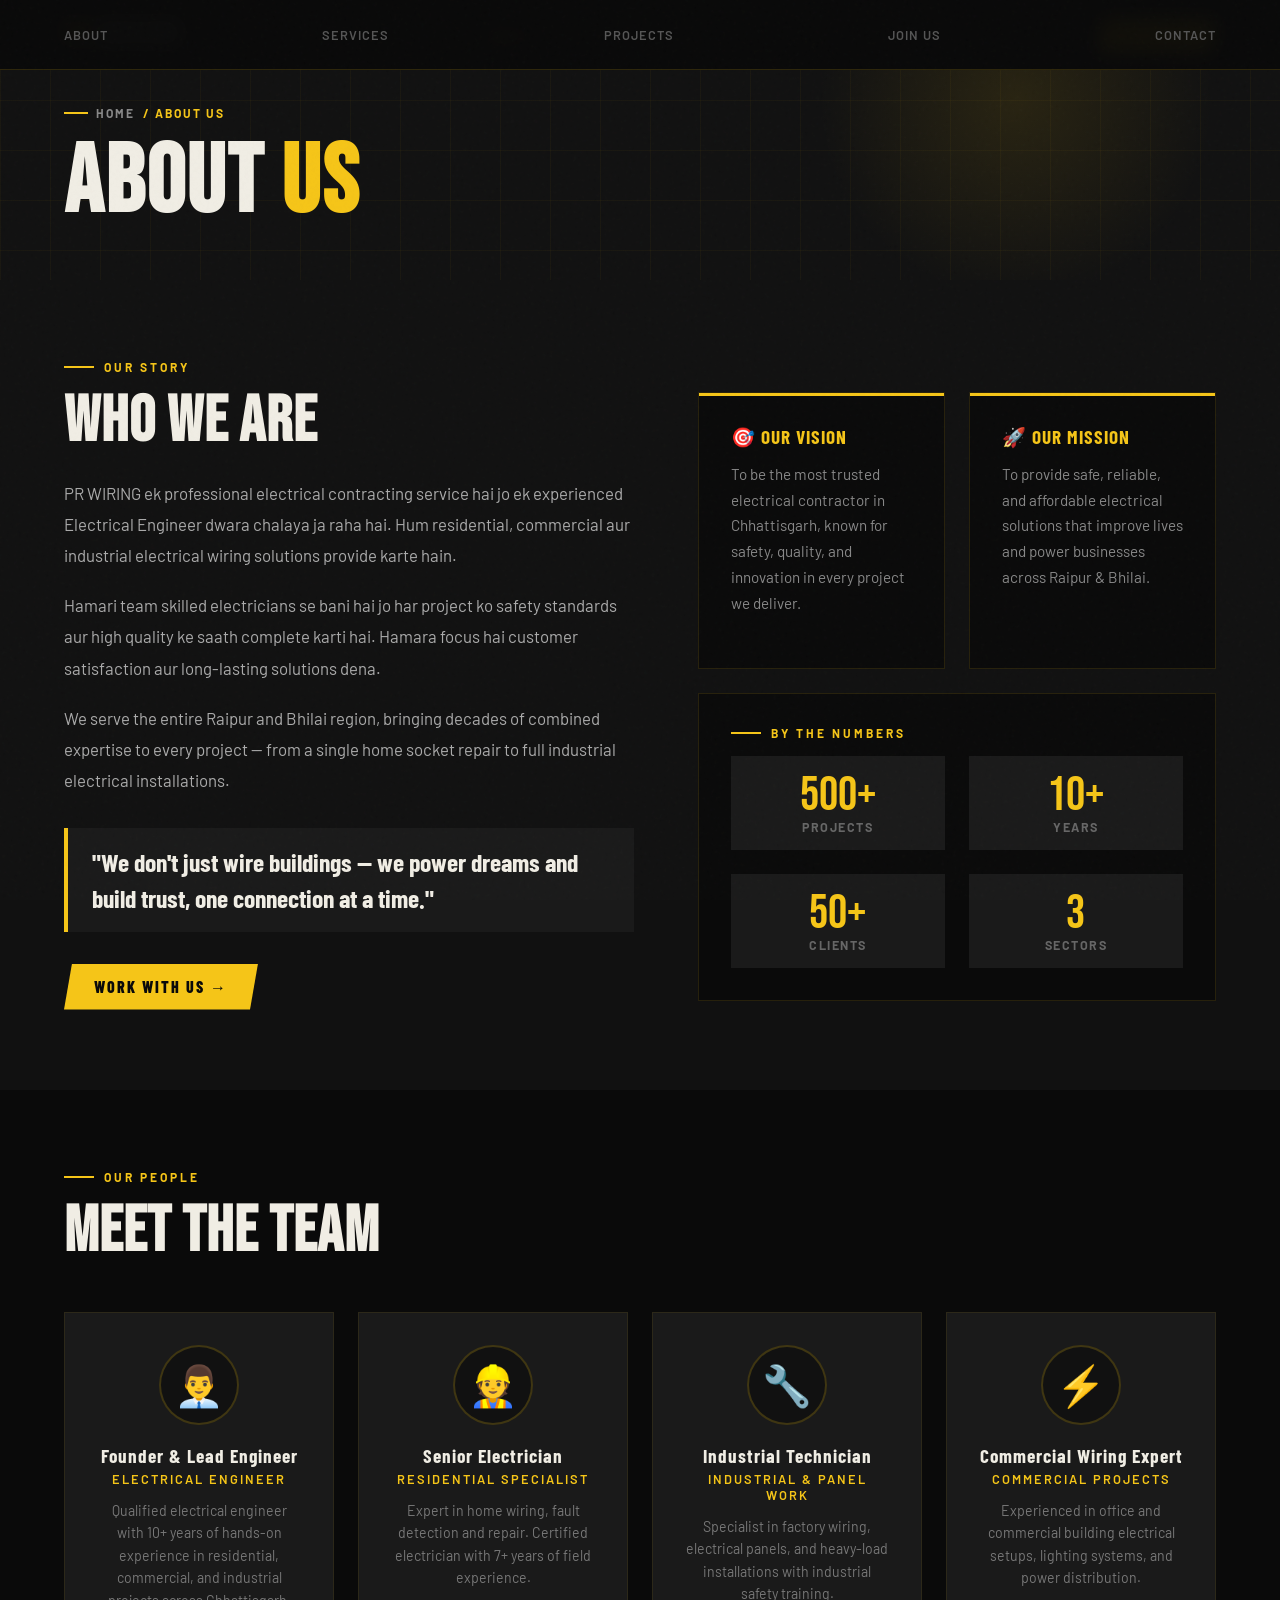
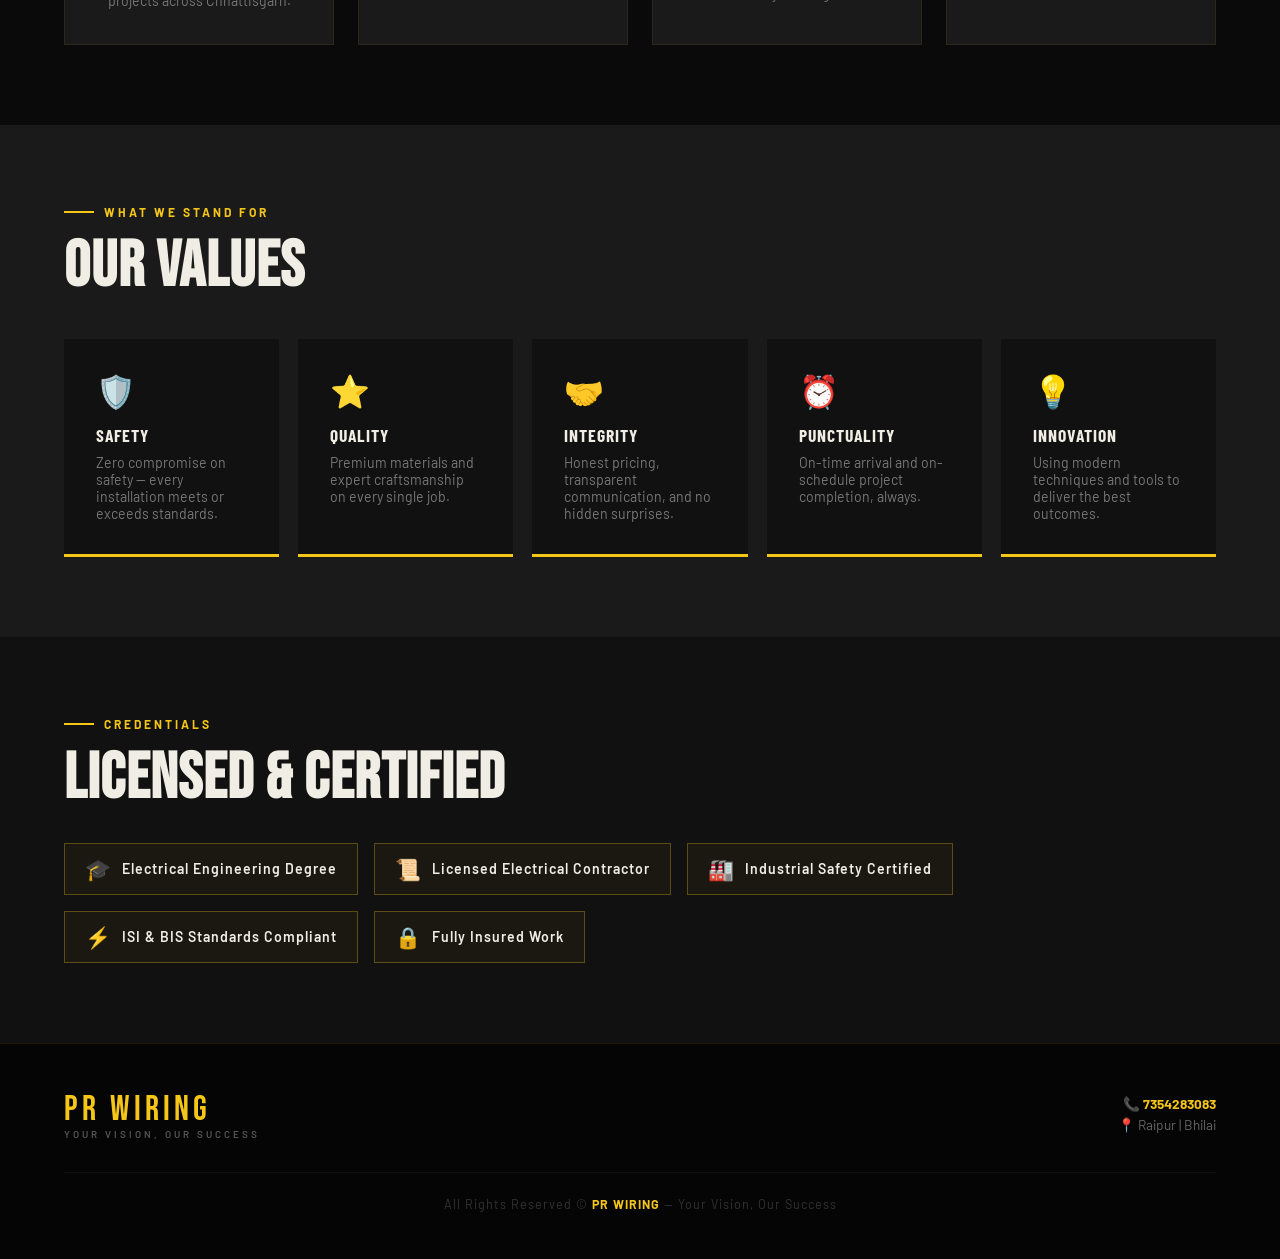
==== about.html @ 9a0f45f6 "Add files via upload" ====
<!DOCTYPE html>
<html lang="en">
<head>
<meta charset="UTF-8"><meta name="viewport" content="width=device-width, initial-scale=1.0">
<title>About Us – PR WIRING</title>
<link rel="stylesheet" href="style.css">
<style>
.about-main { background: var(--dark2); }
.about-intro { display: grid; grid-template-columns: 1.1fr 1fr; gap: 4rem; align-items: start; }
.about-intro p { color: #AAA; line-height: 1.85; margin-bottom: 1.2rem; font-size: 1.05rem; }
.about-intro .highlight-text {
  font-family: 'Barlow Condensed', sans-serif; font-size: 1.6rem; font-weight: 700;
  color: var(--white); border-left: 4px solid var(--yellow);
  padding: 1rem 1.5rem; background: var(--dark3); line-height: 1.4;
  margin: 2rem 0;
}
.vision-mission { display: grid; grid-template-columns: 1fr 1fr; gap: 1.5rem; margin-top: 2rem; }
.vm-card {
  padding: 2rem; background: var(--dark); border: 1px solid rgba(245,197,24,0.12);
  position: relative; overflow: hidden;
}
.vm-card::before {
  content: ''; position: absolute; top: 0; left: 0;
  width: 100%; height: 3px; background: var(--yellow);
}
.vm-card h3 { font-family: 'Barlow Condensed', sans-serif; font-size: 1.2rem; font-weight: 700; letter-spacing: 1px; text-transform: uppercase; color: var(--yellow); margin-bottom: 0.8rem; }
.vm-card p { color: #888; font-size: 0.95rem; line-height: 1.7; }

.team-section { background: var(--dark); }
.team-grid { display: grid; grid-template-columns: repeat(auto-fit, minmax(260px,1fr)); gap: 1.5rem; margin-top: 3rem; }
.team-card {
  background: var(--dark3); padding: 2rem; text-align: center;
  border: 1px solid rgba(245,197,24,0.08); transition: border-color 0.3s;
}
.team-card:hover { border-color: rgba(245,197,24,0.3); }
.team-avatar {
  width: 80px; height: 80px; border-radius: 50%;
  background: var(--dark2); display: flex; align-items: center; justify-content: center;
  font-size: 2.5rem; margin: 0 auto 1.2rem;
  border: 2px solid rgba(245,197,24,0.2);
}
.team-card h4 { font-family: 'Barlow Condensed', sans-serif; font-size: 1.2rem; font-weight: 700; letter-spacing: 1px; margin-bottom: 4px; }
.team-card .role { color: var(--yellow); font-size: 0.8rem; font-weight: 600; letter-spacing: 2px; text-transform: uppercase; margin-bottom: 0.8rem; }
.team-card p { color: #777; font-size: 0.88rem; line-height: 1.6; }

.values-section { background: var(--dark3); }
.values-grid { display: grid; grid-template-columns: repeat(auto-fit,minmax(200px,1fr)); gap: 1.2rem; margin-top: 2.5rem; }
.val-card {
  padding: 2rem; background: var(--dark2); border-bottom: 3px solid var(--yellow);
  transition: transform 0.3s;
}
.val-card:hover { transform: translateY(-5px); }
.val-card .ic { font-size: 2rem; margin-bottom: 0.8rem; display: block; }
.val-card h4 { font-family: 'Barlow Condensed', sans-serif; font-size: 1.1rem; font-weight: 700; letter-spacing: 1px; text-transform: uppercase; margin-bottom: 0.5rem; }
.val-card p { color: #777; font-size: 0.88rem; }

.certs-section { background: var(--dark2); }
.cert-list { display: flex; flex-wrap: wrap; gap: 1rem; margin-top: 2rem; }
.cert-badge {
  display: flex; align-items: center; gap: 10px;
  border: 1px solid rgba(245,197,24,0.3); padding: 12px 20px;
  font-size: 0.88rem; font-weight: 600; letter-spacing: 1px;
  background: rgba(245,197,24,0.04);
}
.cert-badge span { color: var(--yellow); font-size: 1.3rem; }

@media(max-width:900px){
  .about-intro,.vision-mission{grid-template-columns:1fr;}
}
</style>
</head>
<body>

<nav id="mainNav">
  <a href="index.html" class="nav-logo">PR<span> WIRING</span></a>
  <ul class="nav-links" id="navLinks">
    <li><a href="index.html">Home</a></li>
    <li><a href="about.html" class="active">About</a></li>
    <li><a href="services.html">Services</a></li>
    <li><a href="projects.html">Projects</a></li>
    <li><a href="why-us.html">Why Us</a></li>
    <li><a href="hire.html">Join Us</a></li>
    <li><a href="contact.html">Contact</a></li>
    <li><a href="customer-login.html">Login</a></li>
    <li><a href="contact.html" class="nav-cta">Get Quote</a></li>
  </ul>
  <div class="hamburger" onclick="toggleNav()"><span></span><span></span><span></span></div>
</nav>

<!-- PAGE HEADER -->
<div class="page-header">
  <div class="page-header-bg"></div>
  <div class="page-header-glow"></div>
  <div class="page-header-content">
    <div class="page-breadcrumb"><a href="index.html">Home</a> / About Us</div>
    <h1 class="page-title">ABOUT <span>US</span></h1>
  </div>
</div>

<!-- ABOUT MAIN -->
<section class="about-main">
  <div class="about-intro">
    <div class="reveal">
      <div class="section-label">Our Story</div>
      <h2 class="section-title">WHO WE ARE</h2>
      <p>PR WIRING ek professional electrical contracting service hai jo ek experienced Electrical Engineer dwara chalaya ja raha hai. Hum residential, commercial aur industrial electrical wiring solutions provide karte hain.</p>
      <p>Hamari team skilled electricians se bani hai jo har project ko safety standards aur high quality ke saath complete karti hai. Hamara focus hai customer satisfaction aur long-lasting solutions dena.</p>
      <p>We serve the entire Raipur and Bhilai region, bringing decades of combined expertise to every project — from a single home socket repair to full industrial electrical installations.</p>
      <div class="highlight-text">"We don't just wire buildings — we power dreams and build trust, one connection at a time."</div>
      <a href="contact.html" class="btn-primary">Work With Us →</a>
    </div>
    <div class="reveal">
      <div class="vision-mission">
        <div class="vm-card">
          <h3>🎯 Our Vision</h3>
          <p>To be the most trusted electrical contractor in Chhattisgarh, known for safety, quality, and innovation in every project we deliver.</p>
        </div>
        <div class="vm-card">
          <h3>🚀 Our Mission</h3>
          <p>To provide safe, reliable, and affordable electrical solutions that improve lives and power businesses across Raipur & Bhilai.</p>
        </div>
      </div>
      <div style="margin-top:1.5rem; padding:2rem; background:var(--dark); border:1px solid rgba(245,197,24,0.12);">
        <div class="section-label" style="margin-bottom:1rem">By the Numbers</div>
        <div style="display:grid;grid-template-columns:1fr 1fr;gap:1.5rem;">
          <div style="text-align:center;padding:1rem;background:var(--dark3)">
            <div style="font-family:'Bebas Neue',sans-serif;font-size:3rem;color:var(--yellow);line-height:1">500+</div>
            <div style="font-size:0.78rem;color:#666;letter-spacing:1.5px;text-transform:uppercase;font-weight:700">Projects</div>
          </div>
          <div style="text-align:center;padding:1rem;background:var(--dark3)">
            <div style="font-family:'Bebas Neue',sans-serif;font-size:3rem;color:var(--yellow);line-height:1">10+</div>
            <div style="font-size:0.78rem;color:#666;letter-spacing:1.5px;text-transform:uppercase;font-weight:700">Years</div>
          </div>
          <div style="text-align:center;padding:1rem;background:var(--dark3)">
            <div style="font-family:'Bebas Neue',sans-serif;font-size:3rem;color:var(--yellow);line-height:1">50+</div>
            <div style="font-size:0.78rem;color:#666;letter-spacing:1.5px;text-transform:uppercase;font-weight:700">Clients</div>
          </div>
          <div style="text-align:center;padding:1rem;background:var(--dark3)">
            <div style="font-family:'Bebas Neue',sans-serif;font-size:3rem;color:var(--yellow);line-height:1">3</div>
            <div style="font-size:0.78rem;color:#666;letter-spacing:1.5px;text-transform:uppercase;font-weight:700">Sectors</div>
          </div>
        </div>
      </div>
    </div>
  </div>
</section>

<!-- TEAM -->
<section class="team-section">
  <div class="section-label reveal">Our People</div>
  <h2 class="section-title reveal">MEET THE TEAM</h2>
  <div class="team-grid">
    <div class="team-card reveal">
      <div class="team-avatar">👨‍💼</div>
      <h4>Founder & Lead Engineer</h4>
      <div class="role">Electrical Engineer</div>
      <p>Qualified electrical engineer with 10+ years of hands-on experience in residential, commercial, and industrial projects across Chhattisgarh.</p>
    </div>
    <div class="team-card reveal">
      <div class="team-avatar">👷</div>
      <h4>Senior Electrician</h4>
      <div class="role">Residential Specialist</div>
      <p>Expert in home wiring, fault detection and repair. Certified electrician with 7+ years of field experience.</p>
    </div>
    <div class="team-card reveal">
      <div class="team-avatar">🔧</div>
      <h4>Industrial Technician</h4>
      <div class="role">Industrial & Panel Work</div>
      <p>Specialist in factory wiring, electrical panels, and heavy-load installations with industrial safety training.</p>
    </div>
    <div class="team-card reveal">
      <div class="team-avatar">⚡</div>
      <h4>Commercial Wiring Expert</h4>
      <div class="role">Commercial Projects</div>
      <p>Experienced in office and commercial building electrical setups, lighting systems, and power distribution.</p>
    </div>
  </div>
</section>

<!-- VALUES -->
<section class="values-section">
  <div class="section-label reveal">What We Stand For</div>
  <h2 class="section-title reveal">OUR VALUES</h2>
  <div class="values-grid">
    <div class="val-card reveal"><span class="ic">🛡️</span><h4>Safety</h4><p>Zero compromise on safety — every installation meets or exceeds standards.</p></div>
    <div class="val-card reveal"><span class="ic">⭐</span><h4>Quality</h4><p>Premium materials and expert craftsmanship on every single job.</p></div>
    <div class="val-card reveal"><span class="ic">🤝</span><h4>Integrity</h4><p>Honest pricing, transparent communication, and no hidden surprises.</p></div>
    <div class="val-card reveal"><span class="ic">⏰</span><h4>Punctuality</h4><p>On-time arrival and on-schedule project completion, always.</p></div>
    <div class="val-card reveal"><span class="ic">💡</span><h4>Innovation</h4><p>Using modern techniques and tools to deliver the best outcomes.</p></div>
  </div>
</section>

<!-- CERTIFICATIONS -->
<section class="certs-section">
  <div class="section-label reveal">Credentials</div>
  <h2 class="section-title reveal">LICENSED & CERTIFIED</h2>
  <div class="cert-list reveal">
    <div class="cert-badge"><span>🎓</span> Electrical Engineering Degree</div>
    <div class="cert-badge"><span>📜</span> Licensed Electrical Contractor</div>
    <div class="cert-badge"><span>🏭</span> Industrial Safety Certified</div>
    <div class="cert-badge"><span>⚡</span> ISI & BIS Standards Compliant</div>
    <div class="cert-badge"><span>🔒</span> Fully Insured Work</div>
  </div>
</section>

<footer>
  <div class="footer-inner">
    <div class="footer-logo">PR WIRING<span>Your Vision, Our Success</span></div>
    <nav class="footer-nav">
      <a href="about.html">About</a><a href="services.html">Services</a>
      <a href="projects.html">Projects</a><a href="hire.html">Join Us</a>
      <a href="contact.html">Contact</a>
    </nav>
    <div class="footer-contact">
      <p>📞 <strong>7354283083</strong></p><p>📍 Raipur | Bhilai</p>
    </div>
  </div>
  <div class="footer-bottom">All Rights Reserved © <strong>PR WIRING</strong> — Your Vision, Our Success</div>
</footer>
<script src="main.js"></script>
</body>
</html>
---- style.css ----
@import url('https://fonts.googleapis.com/css2?family=Bebas+Neue&family=Barlow:wght@400;500;600;700&family=Barlow+Condensed:wght@700;800&display=swap');

:root {
  --yellow: #F5C518;
  --amber: #FF9500;
  --dark: #0A0A0A;
  --dark2: #111111;
  --dark3: #1A1A1A;
  --dark4: #222222;
  --white: #F0EDE4;
  --gray: #888;
  --red: #E63946;
  --green: #4CAF50;
}
* { margin: 0; padding: 0; box-sizing: border-box; }
html { scroll-behavior: smooth; }
body {
  background: var(--dark);
  color: var(--white);
  font-family: 'Barlow', sans-serif;
  overflow-x: hidden;
}
body::before {
  content: '';
  position: fixed;
  inset: 0;
  background-image: url("data:image/svg+xml,%3Csvg viewBox='0 0 256 256' xmlns='http://www.w3.org/2000/svg'%3E%3Cfilter id='noise'%3E%3CfeTurbulence type='fractalNoise' baseFrequency='0.9' numOctaves='4' stitchTiles='stitch'/%3E%3C/filter%3E%3Crect width='100%25' height='100%25' filter='url(%23noise)' opacity='0.04'/%3E%3C/svg%3E");
  pointer-events: none;
  z-index: 999;
  opacity: 0.5;
}

/* ── NAV ── */
nav {
  position: fixed; top: 0; left: 0; right: 0; z-index: 200;
  display: flex; align-items: center; justify-content: space-between;
  padding: 0 5%; height: 70px;
  background: rgba(10,10,10,0.97);
  border-bottom: 1px solid rgba(245,197,24,0.15);
  backdrop-filter: blur(10px);
  transition: border-color 0.3s;
}
.nav-logo {
  font-family: 'Bebas Neue', sans-serif;
  font-size: 1.8rem; letter-spacing: 3px;
  color: var(--yellow); text-decoration: none;
}
.nav-logo span { color: var(--white); }
.nav-links { display: flex; gap: 1.8rem; list-style: none; align-items: center; }
.nav-links a {
  color: var(--gray); text-decoration: none;
  font-size: 0.8rem; font-weight: 600;
  letter-spacing: 1.5px; text-transform: uppercase;
  transition: color 0.2s;
}
.nav-links a:hover, .nav-links a.active { color: var(--yellow); }
.nav-cta {
  background: var(--yellow) !important;
  color: var(--dark) !important;
  padding: 8px 20px;
  clip-path: polygon(6px 0%, 100% 0%, calc(100% - 6px) 100%, 0% 100%);
}
.nav-cta:hover { background: var(--amber) !important; }
.hamburger { display: none; flex-direction: column; gap: 5px; cursor: pointer; }
.hamburger span { width: 25px; height: 2px; background: var(--yellow); display: block; transition: 0.3s; }

/* ── MOBILE NAV ── */
@media (max-width: 900px) {
  .nav-links {
    display: none; flex-direction: column;
    position: absolute; top: 70px; left: 0; right: 0;
    background: rgba(10,10,10,0.99); padding: 1.5rem 5%;
    border-bottom: 1px solid rgba(245,197,24,0.15);
    gap: 1.2rem;
  }
  .nav-links.open { display: flex; }
  .hamburger { display: flex; }
}

/* ── PAGE HEADER ── */
.page-header {
  min-height: 280px; display: flex; align-items: flex-end;
  padding: 100px 5% 3rem; position: relative; overflow: hidden;
  background: var(--dark2);
}
.page-header-bg {
  position: absolute; inset: 0;
  background-image:
    linear-gradient(rgba(245,197,24,0.04) 1px, transparent 1px),
    linear-gradient(90deg, rgba(245,197,24,0.04) 1px, transparent 1px);
  background-size: 50px 50px;
}
.page-header-glow {
  position: absolute; width: 400px; height: 400px;
  background: radial-gradient(circle, rgba(245,197,24,0.1) 0%, transparent 70%);
  top: -100px; right: 5%; border-radius: 50%;
}
.page-header-content { position: relative; z-index: 2; }
.page-breadcrumb {
  font-size: 0.75rem; font-weight: 700; letter-spacing: 2px;
  text-transform: uppercase; color: var(--yellow);
  display: flex; align-items: center; gap: 8px; margin-bottom: 1rem;
}
.page-breadcrumb::before { content: ''; display: block; width: 24px; height: 2px; background: var(--yellow); }
.page-breadcrumb a { color: var(--gray); text-decoration: none; }
.page-breadcrumb a:hover { color: var(--yellow); }
.page-title {
  font-family: 'Bebas Neue', sans-serif;
  font-size: clamp(3rem, 8vw, 6rem);
  line-height: 1; letter-spacing: 2px;
}
.page-title span { color: var(--yellow); }

/* ── SECTIONS ── */
section { padding: 80px 5%; }
.section-label {
  font-size: 0.75rem; font-weight: 700; letter-spacing: 3px;
  text-transform: uppercase; color: var(--yellow);
  margin-bottom: 1rem; display: flex; align-items: center; gap: 10px;
}
.section-label::before { content: ''; display: block; width: 30px; height: 2px; background: var(--yellow); }
.section-title {
  font-family: 'Bebas Neue', sans-serif;
  font-size: clamp(2.5rem, 5vw, 4rem);
  line-height: 1; letter-spacing: 1px; margin-bottom: 1.5rem;
}

/* ── BUTTONS ── */
.btn-primary {
  background: var(--yellow); color: var(--dark);
  padding: 13px 30px; font-family: 'Barlow Condensed', sans-serif;
  font-size: 1rem; font-weight: 800; letter-spacing: 2px;
  text-transform: uppercase; text-decoration: none; display: inline-block;
  clip-path: polygon(8px 0%, 100% 0%, calc(100% - 8px) 100%, 0% 100%);
  transition: all 0.2s; border: none; cursor: pointer;
}
.btn-primary:hover { background: var(--amber); transform: translateY(-2px); }
.btn-outline {
  border: 1px solid rgba(245,197,24,0.5); color: var(--yellow);
  padding: 13px 30px; font-family: 'Barlow Condensed', sans-serif;
  font-size: 1rem; font-weight: 800; letter-spacing: 2px;
  text-transform: uppercase; text-decoration: none; display: inline-block;
  clip-path: polygon(8px 0%, 100% 0%, calc(100% - 8px) 100%, 0% 100%);
  transition: all 0.2s; background: transparent; cursor: pointer;
}
.btn-outline:hover { background: rgba(245,197,24,0.08); transform: translateY(-2px); }

/* ── FORMS ── */
.form-card {
  background: var(--dark3); padding: 2.5rem;
  border: 1px solid rgba(245,197,24,0.12);
}
.form-card h3 {
  font-family: 'Bebas Neue', sans-serif; font-size: 1.8rem;
  letter-spacing: 1px; color: var(--yellow); margin-bottom: 1.5rem;
}
.form-group { margin-bottom: 1.2rem; }
.form-group label {
  display: block; font-size: 0.78rem; font-weight: 700;
  letter-spacing: 1.5px; text-transform: uppercase;
  color: #777; margin-bottom: 6px;
}
.form-group input, .form-group select, .form-group textarea {
  width: 100%; background: var(--dark2);
  border: 1px solid rgba(245,197,24,0.12);
  color: var(--white); padding: 12px 16px;
  font-family: 'Barlow', sans-serif; font-size: 0.95rem;
  outline: none; transition: border-color 0.2s; appearance: none;
}
.form-group input:focus, .form-group select:focus, .form-group textarea:focus { border-color: var(--yellow); }
.form-group textarea { height: 100px; resize: vertical; }
.form-group select option { background: var(--dark2); }
.form-row { display: grid; grid-template-columns: 1fr 1fr; gap: 1rem; }
.btn-submit {
  width: 100%; background: var(--yellow); color: var(--dark);
  border: none; padding: 14px; cursor: pointer;
  font-family: 'Barlow Condensed', sans-serif;
  font-size: 1.1rem; font-weight: 800; letter-spacing: 2px;
  text-transform: uppercase; transition: background 0.2s; margin-top: 0.5rem;
  clip-path: polygon(8px 0%, 100% 0%, calc(100% - 8px) 100%, 0% 100%);
}
.btn-submit:hover { background: var(--amber); }

/* ── TICKER ── */
.ticker {
  background: var(--yellow); overflow: hidden; padding: 10px 0;
}
.ticker-inner {
  display: flex; gap: 3rem;
  animation: ticker 22s linear infinite;
  white-space: nowrap; color: var(--dark);
  font-weight: 700; font-size: 0.82rem; letter-spacing: 2px;
  text-transform: uppercase;
}
@keyframes ticker { from { transform: translateX(0); } to { transform: translateX(-50%); } }
.ticker-item::after { content: '⚡'; margin-left: 3rem; }

/* ── FOOTER ── */
footer {
  background: #050505; padding: 3rem 5%;
  border-top: 1px solid rgba(245,197,24,0.1);
}
.footer-inner {
  display: flex; align-items: center;
  justify-content: space-between; flex-wrap: wrap; gap: 1.5rem;
}
.footer-logo {
  font-family: 'Bebas Neue', sans-serif;
  font-size: 2.2rem; letter-spacing: 4px; color: var(--yellow); line-height: 1;
}
.footer-logo span {
  display: block; font-size: 0.62rem; font-family: 'Barlow', sans-serif;
  font-weight: 600; letter-spacing: 3px; text-transform: uppercase;
  color: #555; margin-top: 3px;
}
.footer-nav { display: flex; flex-wrap: wrap; gap: 1.5rem; }
.footer-nav a {
  color: #555; text-decoration: none; font-size: 0.8rem;
  font-weight: 600; letter-spacing: 1px; text-transform: uppercase;
  transition: color 0.2s;
}
.footer-nav a:hover { color: var(--yellow); }
.footer-contact { text-align: right; }
.footer-contact p { color: #666; font-size: 0.85rem; margin-bottom: 4px; }
.footer-contact strong { color: var(--yellow); }
.footer-bottom {
  text-align: center; margin-top: 2rem; padding-top: 1.5rem;
  border-top: 1px solid rgba(255,255,255,0.04);
  color: #333; font-size: 0.78rem; letter-spacing: 1px;
}
.footer-bottom strong { color: var(--yellow); }

/* ── REVEAL ANIMATION ── */
.reveal { opacity: 0; transform: translateY(25px); transition: opacity 0.6s ease, transform 0.6s ease; }
.reveal.visible { opacity: 1; transform: translateY(0); }

/* ── WHATSAPP BTN ── */
.whatsapp-btn {
  display: inline-flex; align-items: center; gap: 10px;
  background: #25D366; color: #fff;
  padding: 12px 24px; text-decoration: none;
  font-family: 'Barlow Condensed', sans-serif;
  font-size: 1rem; font-weight: 700; letter-spacing: 1px;
  text-transform: uppercase; transition: opacity 0.2s;
  clip-path: polygon(8px 0%, 100% 0%, calc(100% - 8px) 100%, 0% 100%);
}
.whatsapp-btn:hover { opacity: 0.85; }

@media (max-width: 700px) {
  .form-row { grid-template-columns: 1fr; }
  .footer-inner { flex-direction: column; }
  .footer-contact { text-align: left; }
}
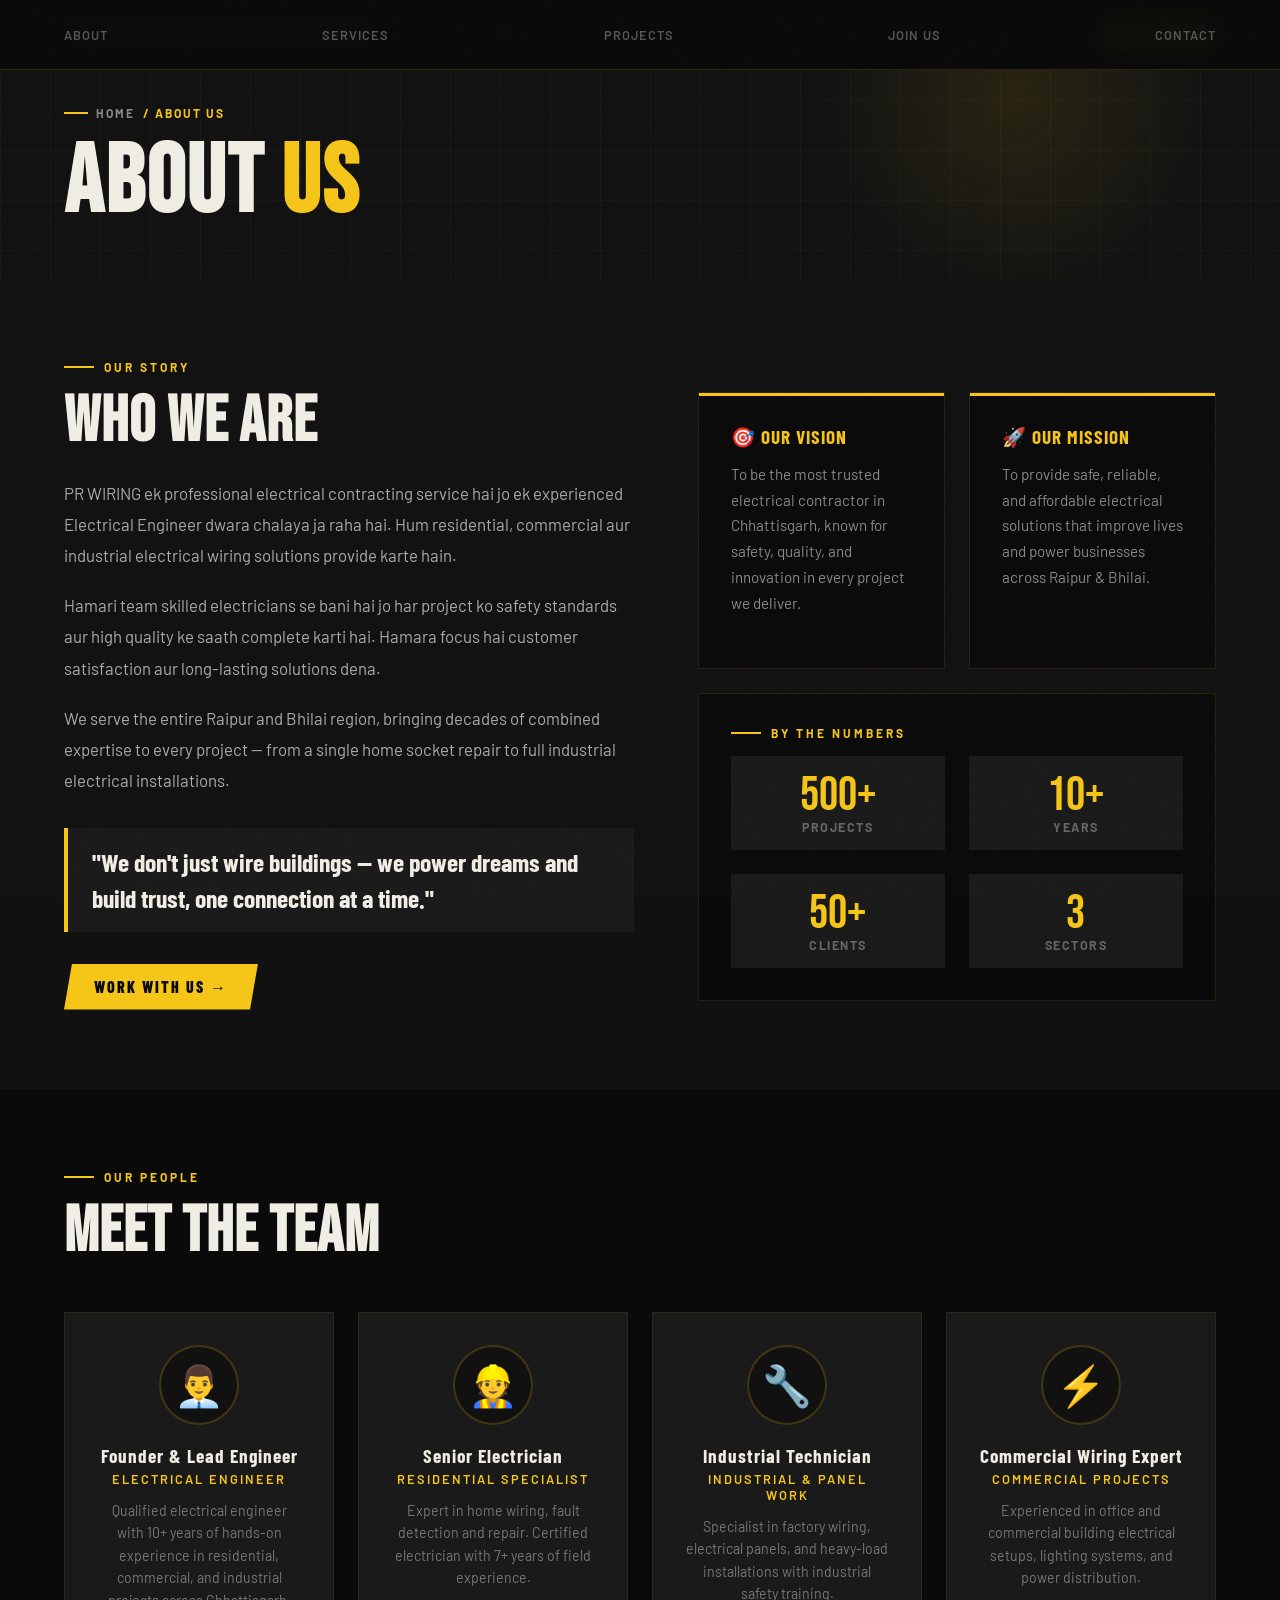
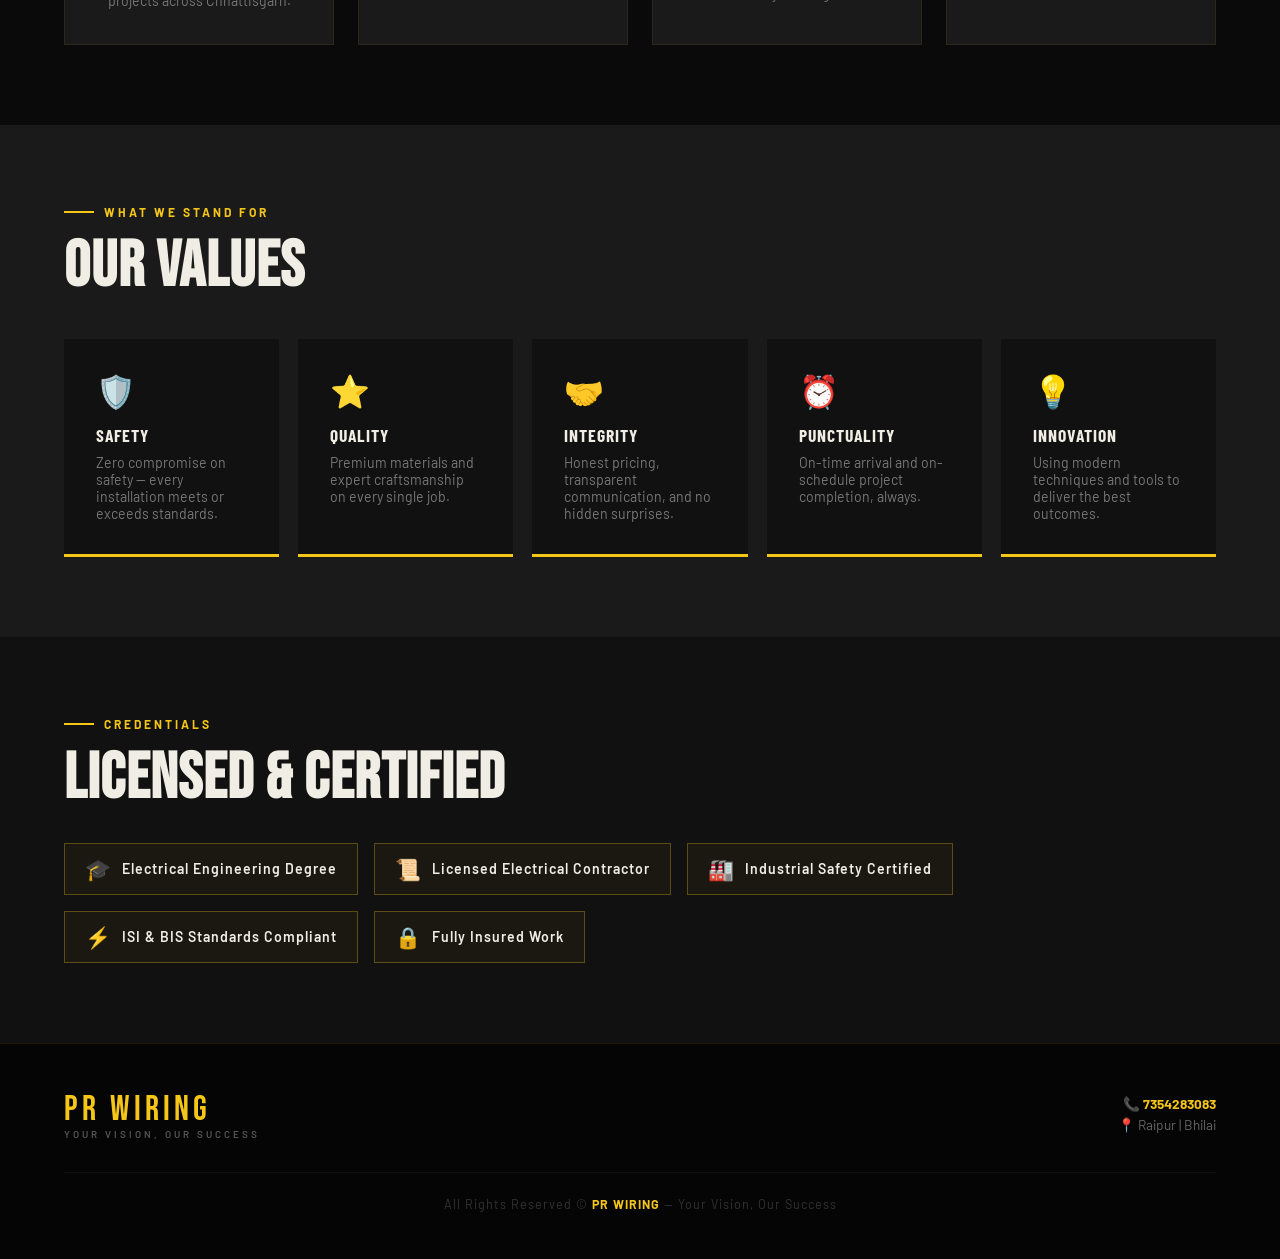
==== commit 696c6b52: "Update about.html" ====
--- a/about.html
+++ b/about.html
@@ -2,7 +2,7 @@
 <html lang="en">
 <head>
 <meta charset="UTF-8"><meta name="viewport" content="width=device-width, initial-scale=1.0">
-<title>About Us – PR WIRING</title>
+<title>About Us – PR WIRING & ELECTROMECH</title>
 <link rel="stylesheet" href="style.css">
 <style>
 .about-main { background: var(--dark2); }
@@ -72,7 +72,7 @@
 <body>
 
 <nav id="mainNav">
-  <a href="index.html" class="nav-logo">PR<span> WIRING</span></a>
+  <a href="index.html" class="nav-logo">PR<span> WIRING & ELECTROMECH </span></a>
   <ul class="nav-links" id="navLinks">
     <li><a href="index.html">Home</a></li>
     <li><a href="about.html" class="active">About</a></li>
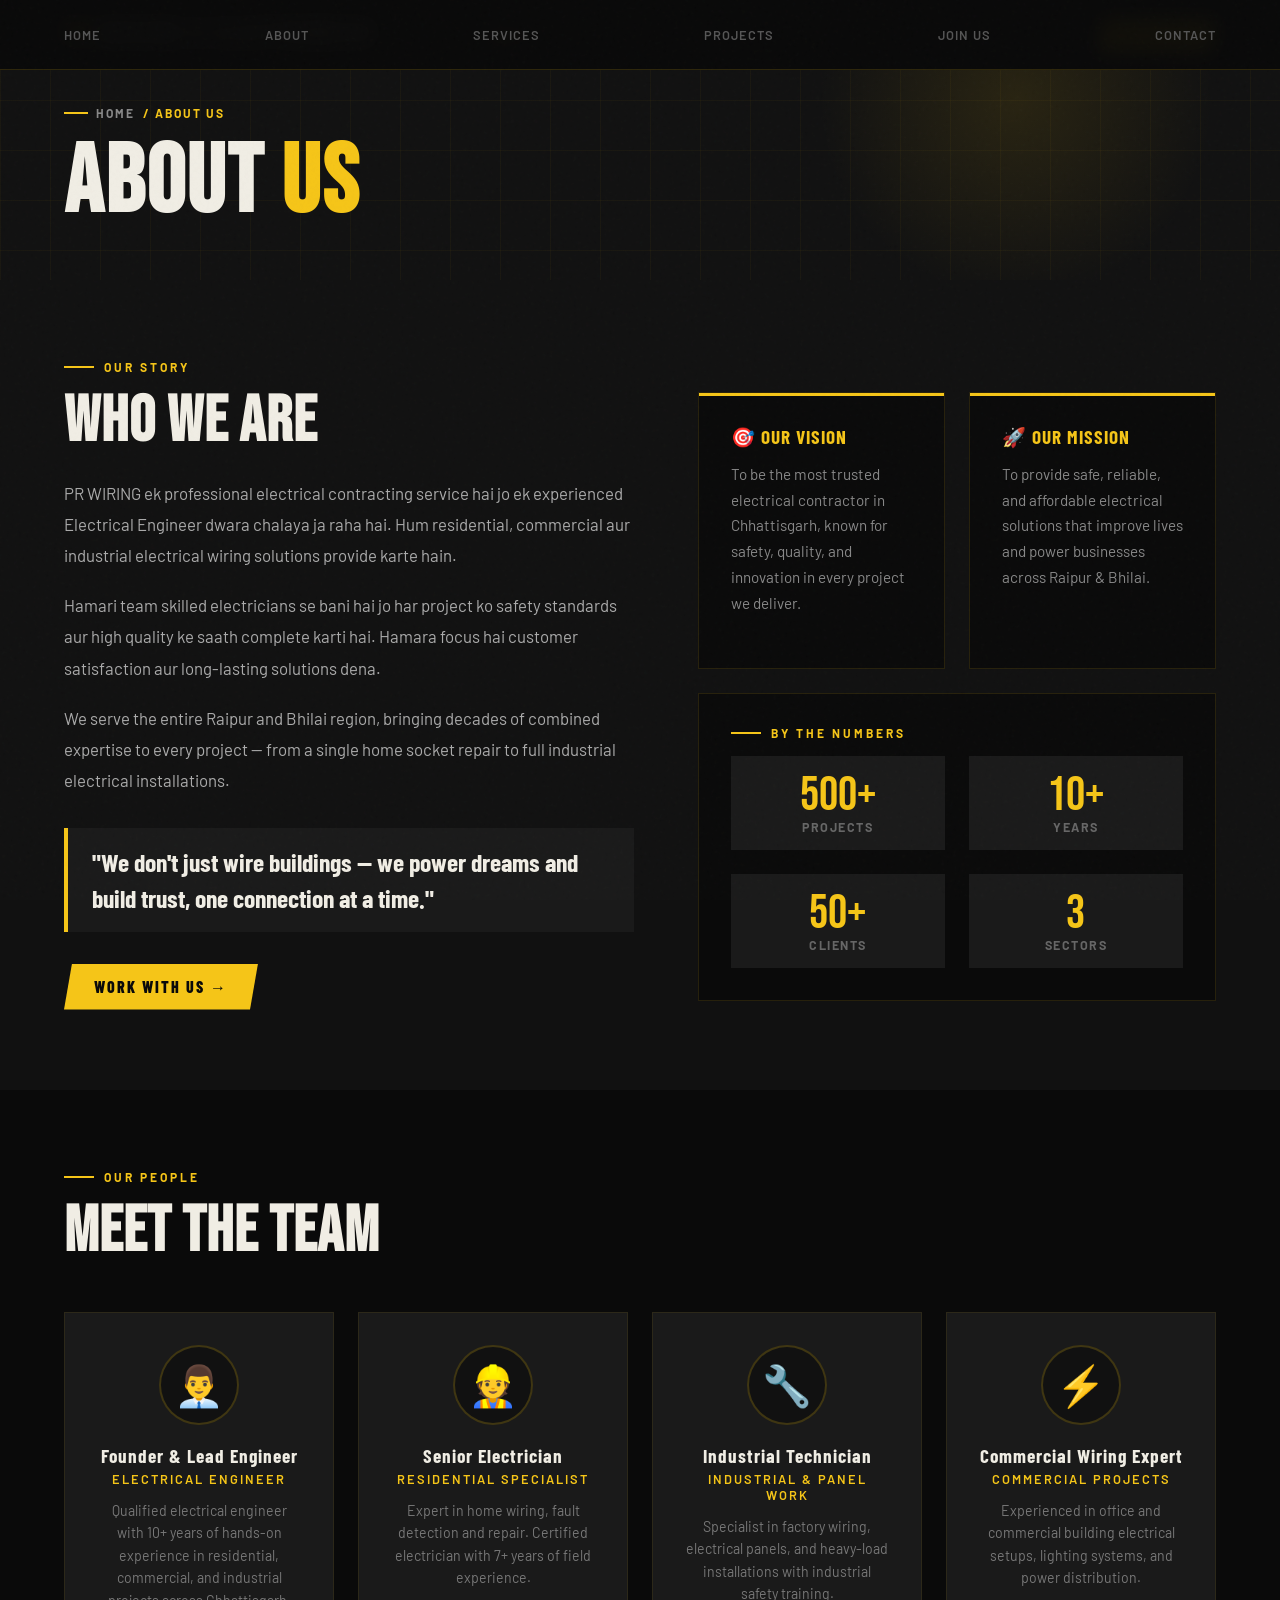
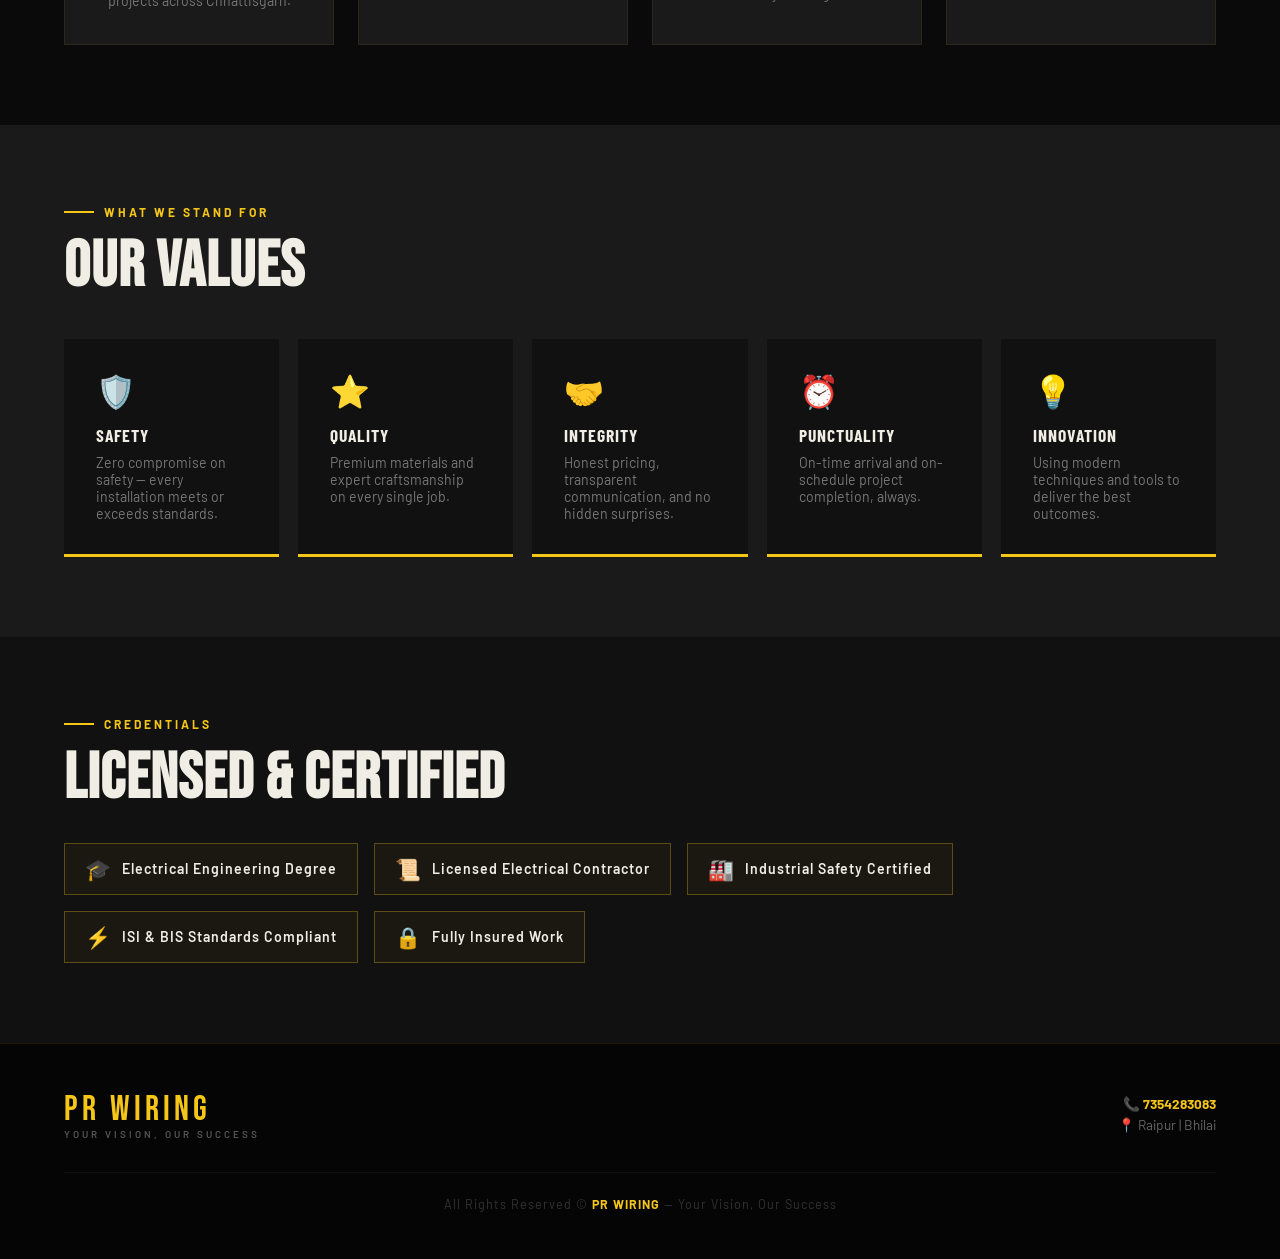
==== commit e0022dff: "Update about.html" ====
--- a/about.html
+++ b/about.html
@@ -207,7 +207,7 @@
   <div class="footer-inner">
     <div class="footer-logo">PR WIRING<span>Your Vision, Our Success</span></div>
     <nav class="footer-nav">
-      <a href="about.html">About</a><a href="services.html">Services</a>
+      <a href="index.html" class="active">Home</a><a href="about.html">About</a><a href="services.html">Services</a>
       <a href="projects.html">Projects</a><a href="hire.html">Join Us</a>
       <a href="contact.html">Contact</a>
     </nav>
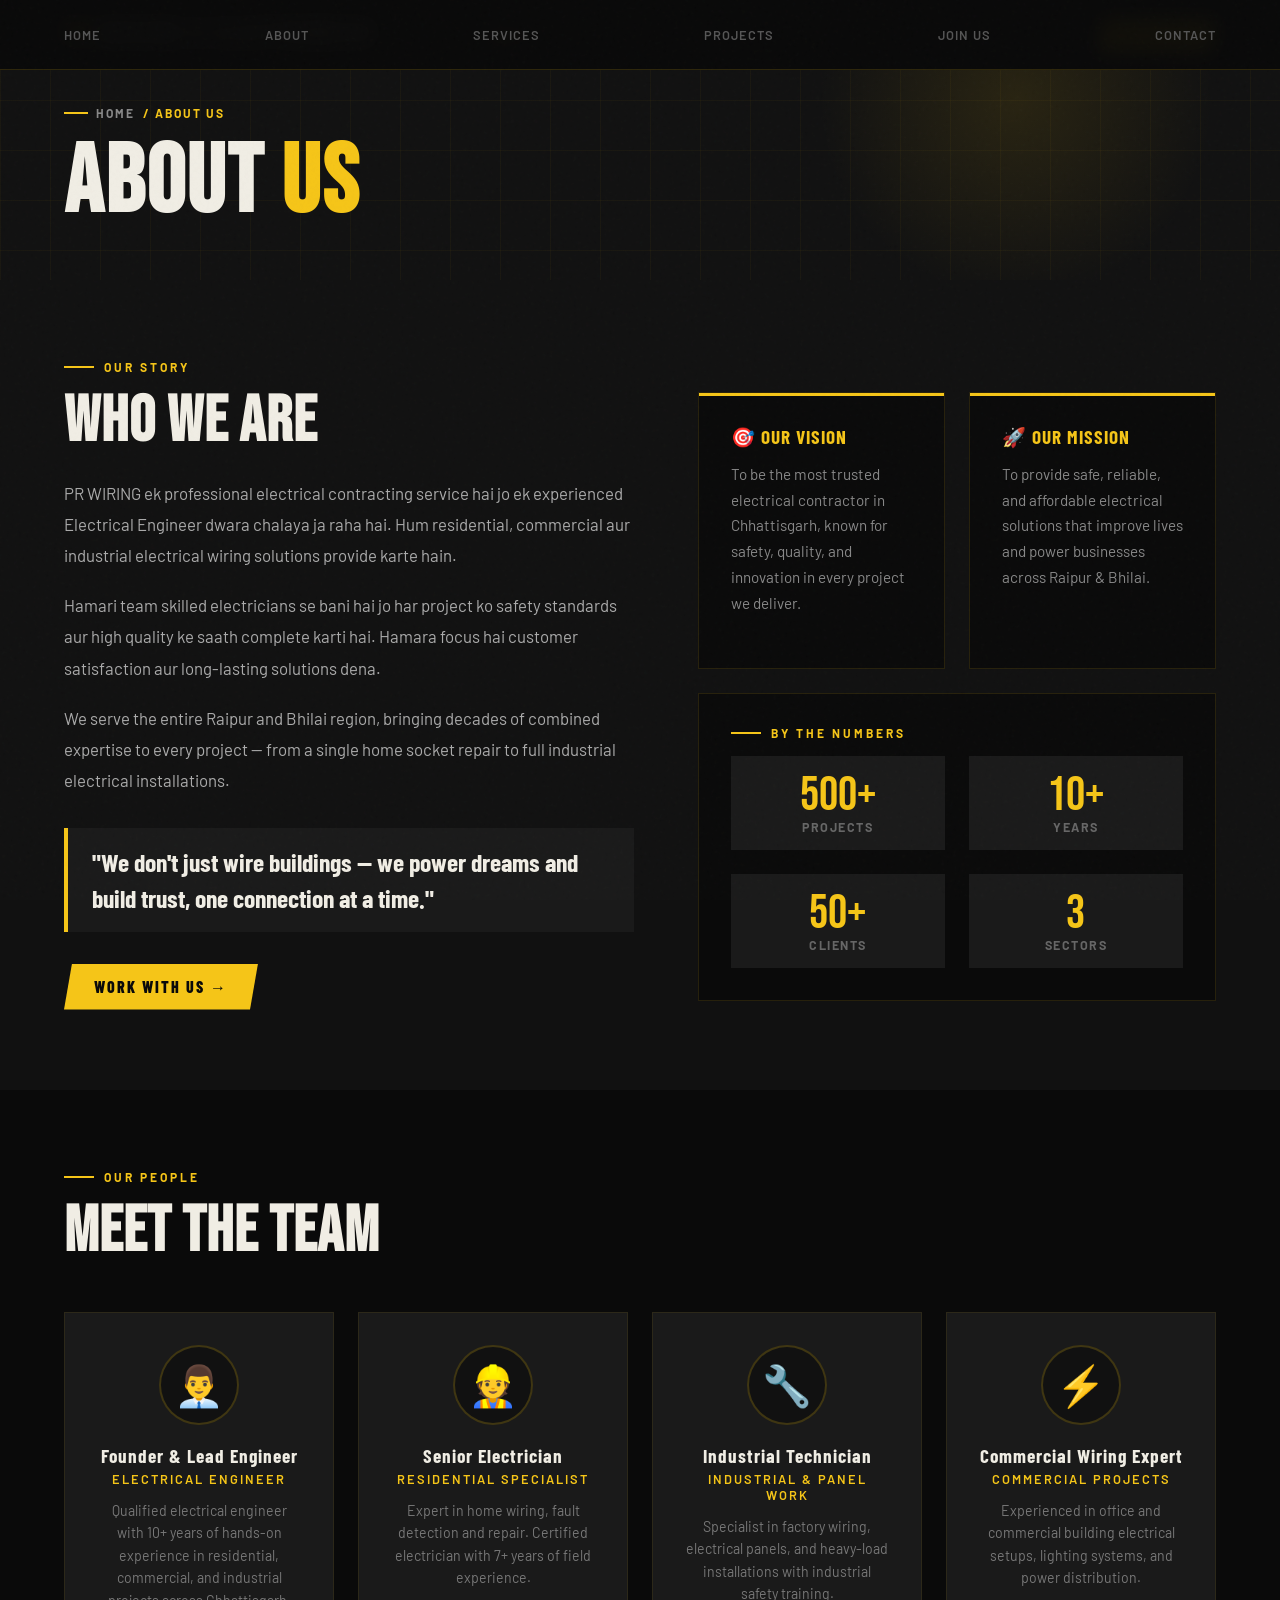
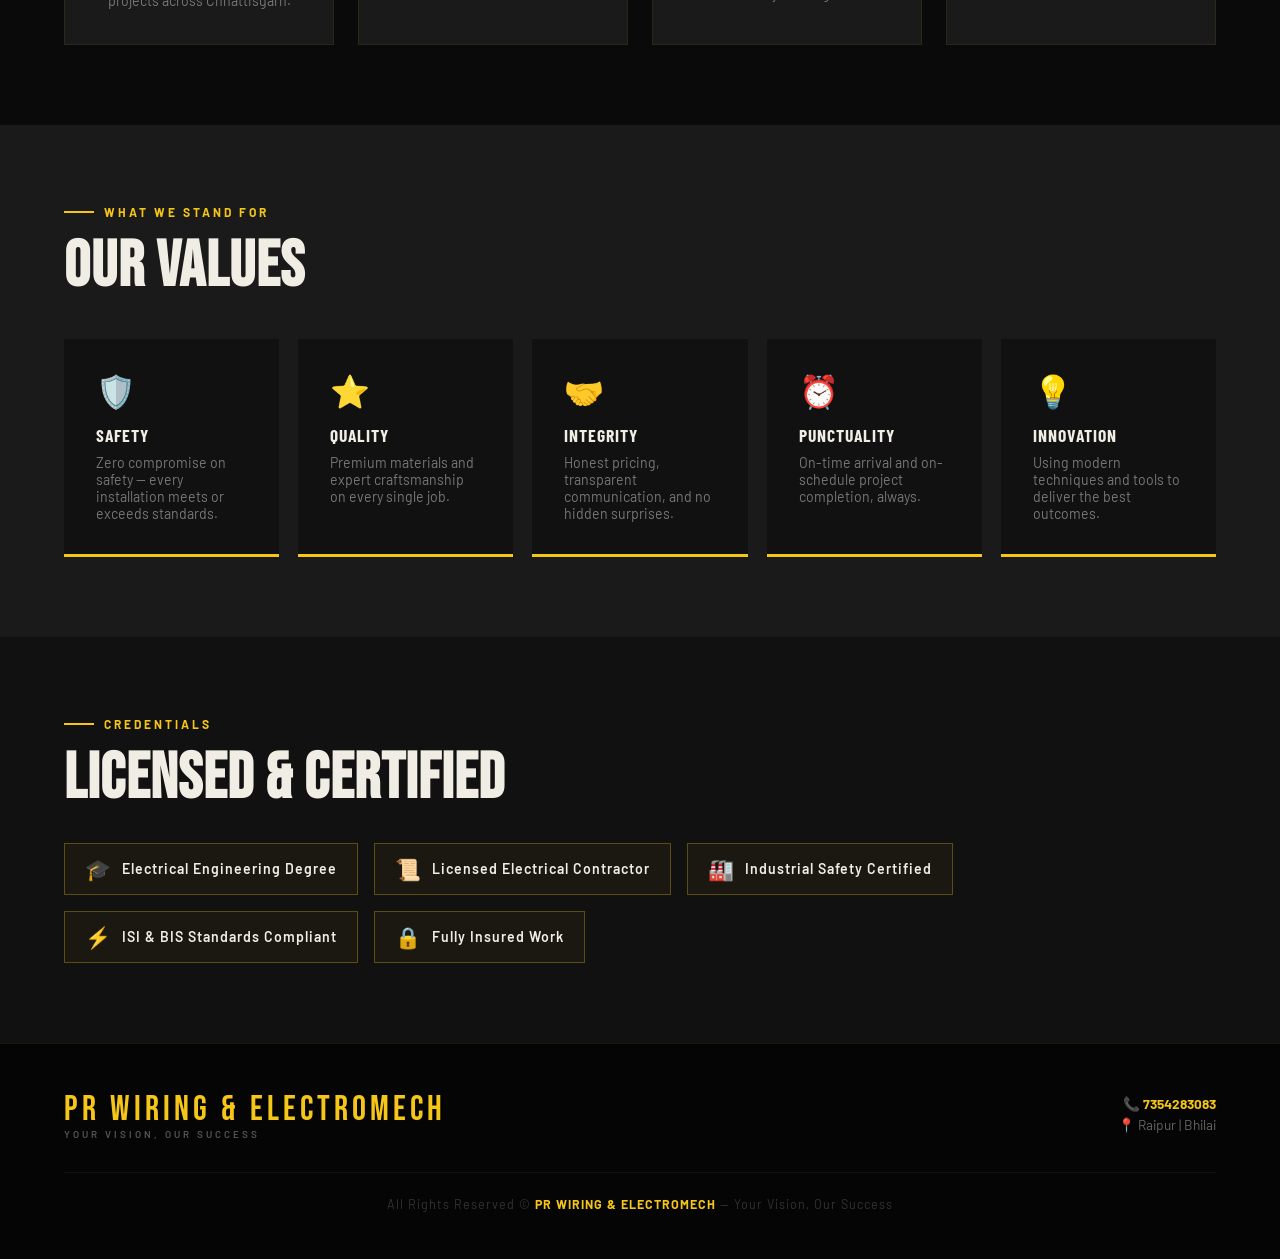
==== commit 63a9b3b5: "Update about.html" ====
--- a/about.html
+++ b/about.html
@@ -205,7 +205,7 @@
 
 <footer>
   <div class="footer-inner">
-    <div class="footer-logo">PR WIRING<span>Your Vision, Our Success</span></div>
+    <div class="footer-logo">PR WIRING & ELECTROMECH<span>Your Vision, Our Success</span></div>
     <nav class="footer-nav">
       <a href="index.html" class="active">Home</a><a href="about.html">About</a><a href="services.html">Services</a>
       <a href="projects.html">Projects</a><a href="hire.html">Join Us</a>
@@ -215,7 +215,7 @@
       <p>📞 <strong>7354283083</strong></p><p>📍 Raipur | Bhilai</p>
     </div>
   </div>
-  <div class="footer-bottom">All Rights Reserved © <strong>PR WIRING</strong> — Your Vision, Our Success</div>
+  <div class="footer-bottom">All Rights Reserved © <strong>PR WIRING & ELECTROMECH</strong> — Your Vision, Our Success</div>
 </footer>
 <script src="main.js"></script>
 </body>
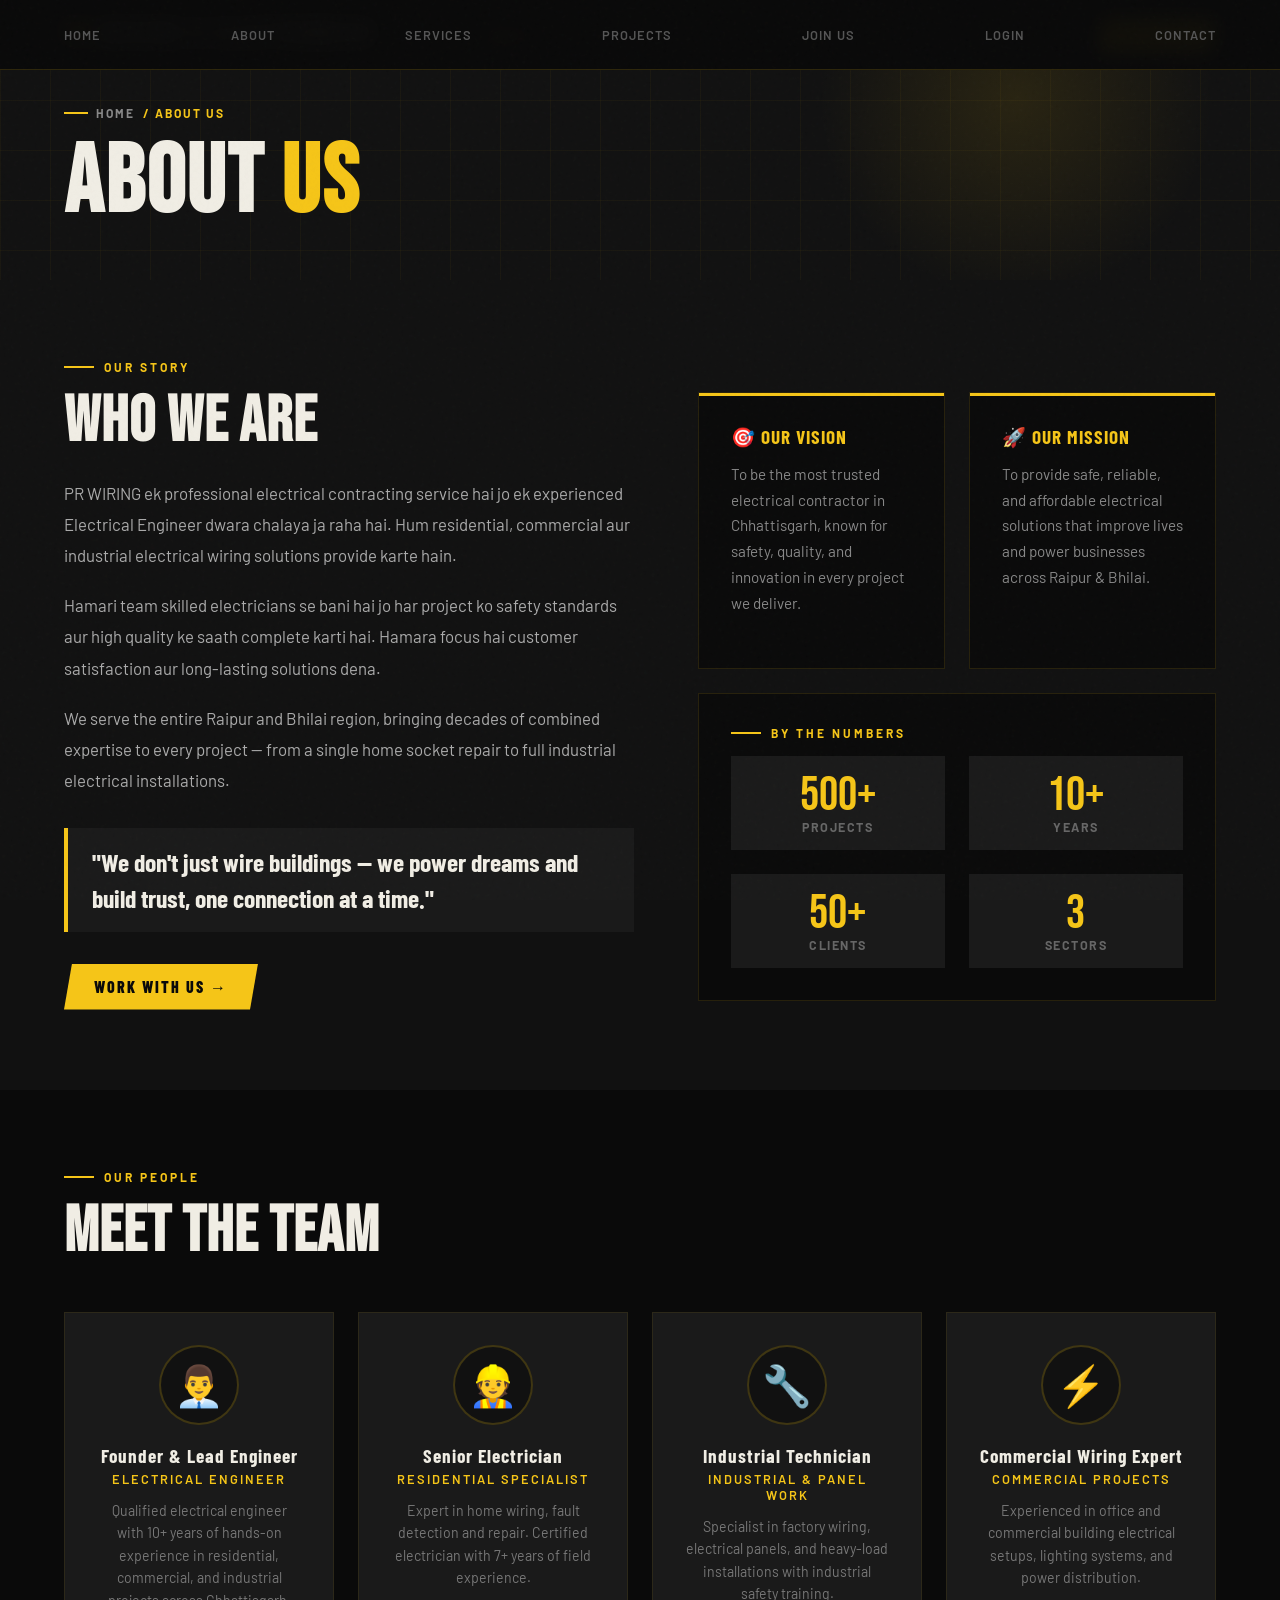
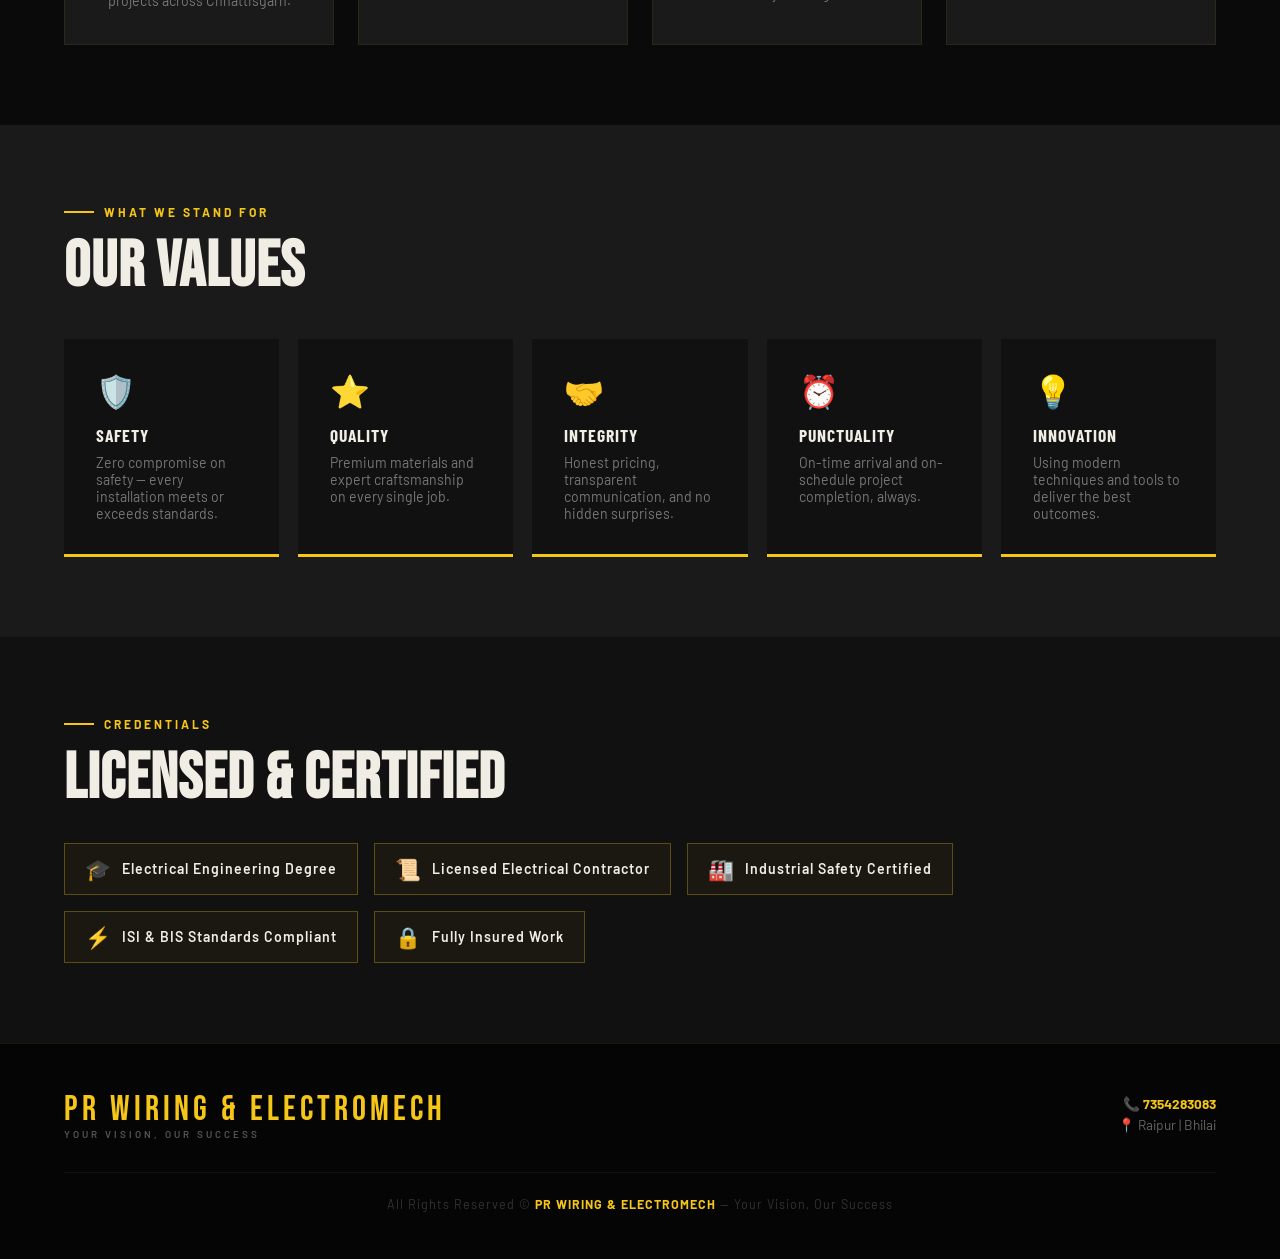
==== commit ce6a250e: "Update about.html" ====
--- a/about.html
+++ b/about.html
@@ -208,7 +208,7 @@
     <div class="footer-logo">PR WIRING & ELECTROMECH<span>Your Vision, Our Success</span></div>
     <nav class="footer-nav">
       <a href="index.html" class="active">Home</a><a href="about.html">About</a><a href="services.html">Services</a>
-      <a href="projects.html">Projects</a><a href="hire.html">Join Us</a>
+      <a href="projects.html">Projects</a><a href="hire.html">Join Us</a><a href="customer-login.html">Login</a>
       <a href="contact.html">Contact</a>
     </nav>
     <div class="footer-contact">
